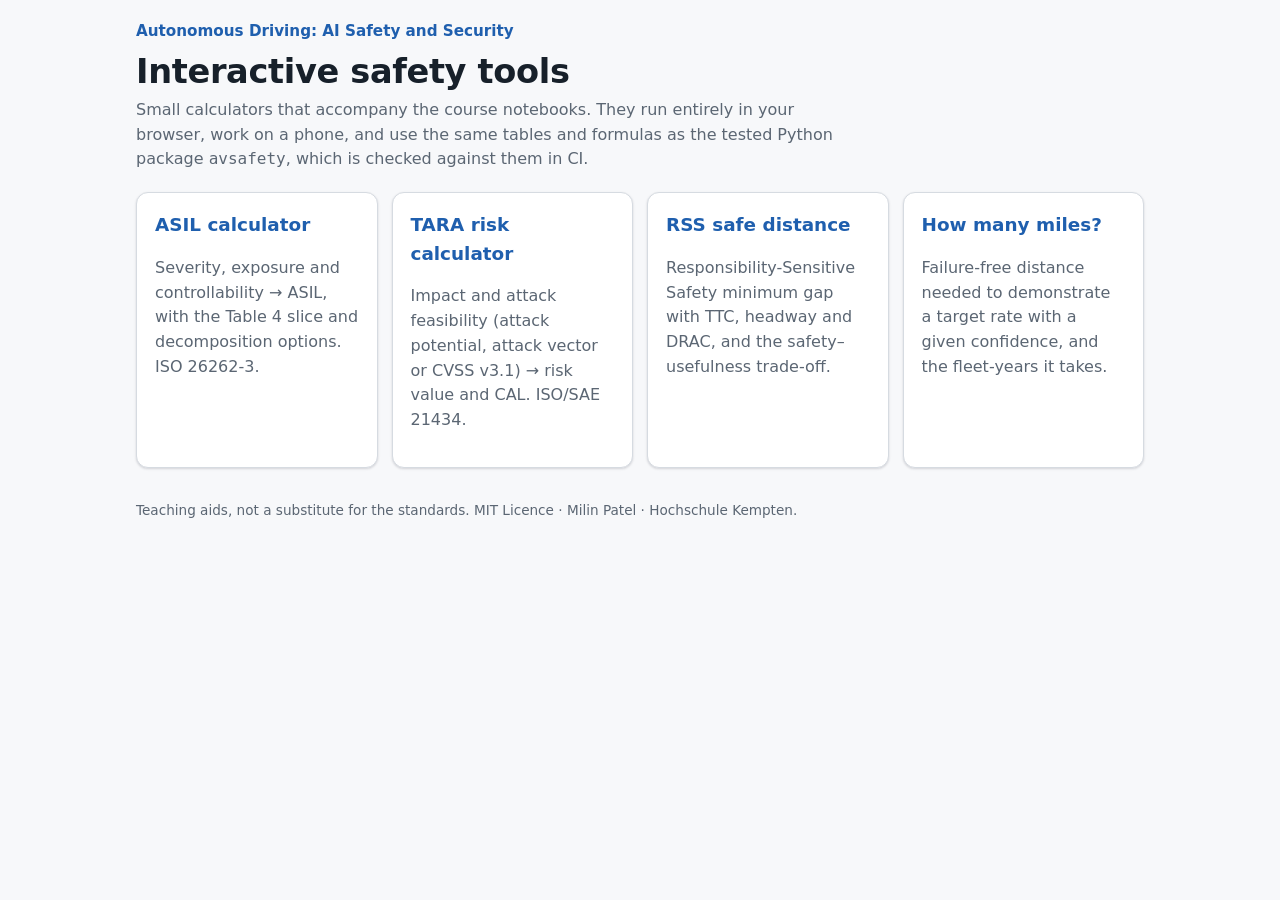
==== site/tools/index.html @ e4689fc2 "Add interactive browser tools: ASIL, TARA, RSS, validation mileage Dependency-free, mobile-first pag" ====
<!doctype html>
<html lang="en">
<head>
<meta charset="utf-8">
<meta name="viewport" content="width=device-width, initial-scale=1">
<title>AV Safety Tools</title>
<meta name="description" content="Interactive, offline-capable calculators for autonomous-driving safety and security: ASIL, TARA risk and CAL, RSS safe distance, validation mileage.">
<link rel="stylesheet" href="style.css">
</head>
<body>
<div class="wrap">
  <header class="top"><a class="home" href="https://github.com/milinpatel07/Autonomous-Driving_AI-Safety-and-Security">Autonomous Driving: AI Safety and Security</a></header>
  <h1>Interactive safety tools</h1>
  <p class="lead">Small calculators that accompany the course notebooks. They run entirely in your browser, work on a phone,
  and use the same tables and formulas as the tested Python package <code>avsafety</code>, which is checked against them in CI.</p>
  <div class="tools">
    <a class="card" href="asil.html"><h2>ASIL calculator</h2><p class="muted">Severity, exposure and controllability → ASIL, with the Table 4 slice and decomposition options. ISO 26262-3.</p></a>
    <a class="card" href="tara.html"><h2>TARA risk calculator</h2><p class="muted">Impact and attack feasibility (attack potential, attack vector or CVSS v3.1) → risk value and CAL. ISO/SAE 21434.</p></a>
    <a class="card" href="rss.html"><h2>RSS safe distance</h2><p class="muted">Responsibility-Sensitive Safety minimum gap with TTC, headway and DRAC, and the safety–usefulness trade-off.</p></a>
    <a class="card" href="miles.html"><h2>How many miles?</h2><p class="muted">Failure-free distance needed to demonstrate a target rate with a given confidence, and the fleet-years it takes.</p></a>
  </div>
  <footer>Teaching aids, not a substitute for the standards. MIT Licence · Milin Patel · Hochschule Kempten.</footer>
</div>
</body>
</html>
---- site/tools/style.css ----
/* Shared styles for the interactive safety tools. Mobile-first, light/dark aware. */
:root {
  --bg: #f7f8fa;
  --surface: #ffffff;
  --surface-2: #eef1f5;
  --text: #17202a;
  --muted: #5b6673;
  --border: #d6dbe1;
  --accent: #1f5fae;
  --accent-soft: #e3edf9;
  --focus: #f0a500;
  /* ASIL / risk scale (colour-blind friendly ordering, also labelled in text) */
  --qm: #8a96a3;
  --a: #2a9d8f;
  --b: #e9c46a;
  --c: #f4a261;
  --d: #c8553d;
  --r1: #2a9d8f; --r2: #8ab17d; --r3: #e9c46a; --r4: #f4a261; --r5: #c8553d;
  --radius: 12px;
  --shadow: 0 1px 2px rgba(16, 24, 40, .06), 0 1px 3px rgba(16, 24, 40, .10);
  font-size: 16px;
}
@media (prefers-color-scheme: dark) {
  :root:not([data-theme="light"]) {
    --bg: #0f141a; --surface: #161d25; --surface-2: #1d2631; --text: #e6ebf0; --muted: #9aa7b4;
    --border: #2b3643; --accent: #6aa7f0; --accent-soft: #1c2b3d;
    --shadow: none;
  }
}
:root[data-theme="dark"] {
  --bg: #0f141a; --surface: #161d25; --surface-2: #1d2631; --text: #e6ebf0; --muted: #9aa7b4;
  --border: #2b3643; --accent: #6aa7f0; --accent-soft: #1c2b3d; --shadow: none;
}
* { box-sizing: border-box; }
html { -webkit-text-size-adjust: 100%; }
body {
  margin: 0; background: var(--bg); color: var(--text);
  font-family: system-ui, -apple-system, "Segoe UI", Roboto, "Helvetica Neue", Arial, sans-serif;
  line-height: 1.55;
}
a { color: var(--accent); }
.wrap { max-width: 1040px; margin: 0 auto; padding: 20px 16px 48px; }
header.top { display: flex; align-items: center; justify-content: space-between; gap: 12px; flex-wrap: wrap; margin-bottom: 8px; }
header.top a.home { text-decoration: none; font-weight: 600; font-size: .95rem; }
h1 { font-size: clamp(1.45rem, 3.8vw, 2.1rem); line-height: 1.2; margin: 8px 0 6px; letter-spacing: -.01em; }
h2 { font-size: 1.15rem; margin: 0 0 12px; }
p.lead { color: var(--muted); margin: 0 0 20px; max-width: 70ch; }
.grid { display: grid; gap: 16px; grid-template-columns: 1fr; }
@media (min-width: 820px) { .grid.two { grid-template-columns: minmax(0, 1fr) minmax(0, 1fr); } }
.card {
  background: var(--surface); border: 1px solid var(--border); border-radius: var(--radius);
  padding: 18px; box-shadow: var(--shadow); min-width: 0;
}
label.field { display: block; margin-bottom: 14px; }
label.field > span { display: block; font-weight: 600; font-size: .92rem; margin-bottom: 6px; }
label.field small { display: block; color: var(--muted); font-weight: 400; margin-top: 4px; font-size: .82rem; }
select, input[type="number"], input[type="text"] {
  width: 100%; font: inherit; color: var(--text); background: var(--surface-2);
  border: 1px solid var(--border); border-radius: 8px; padding: 10px 12px; min-height: 44px;
}
input[type="range"] { width: 100%; accent-color: var(--accent); min-height: 32px; }
:focus-visible { outline: 3px solid var(--focus); outline-offset: 2px; }
.seg { display: grid; grid-auto-flow: column; grid-auto-columns: 1fr; gap: 6px; }
.seg button {
  font: inherit; font-weight: 600; min-height: 44px; border-radius: 8px; cursor: pointer;
  border: 1px solid var(--border); background: var(--surface-2); color: var(--text);
}
.seg button[aria-pressed="true"] { background: var(--accent); border-color: var(--accent); color: #fff; }
.result { display: flex; align-items: center; gap: 16px; flex-wrap: wrap; }
.badge {
  display: inline-flex; align-items: center; justify-content: center; min-width: 88px; height: 88px; padding: 0 14px;
  border-radius: 16px; font-weight: 800; font-size: 1.9rem; color: #111; letter-spacing: .02em;
}
.badge.small { min-width: 56px; height: 44px; font-size: 1.1rem; border-radius: 10px; }
.lvl-QM { background: var(--qm); } .lvl-A { background: var(--a); } .lvl-B { background: var(--b); }
.lvl-C { background: var(--c); } .lvl-D { background: var(--d); color: #fff; }
.r1 { background: var(--r1); } .r2 { background: var(--r2); } .r3 { background: var(--r3); }
.r4 { background: var(--r4); } .r5 { background: var(--r5); color: #fff; }
.muted { color: var(--muted); }
.kpi { display: grid; grid-template-columns: repeat(auto-fit, minmax(140px, 1fr)); gap: 10px; }
.kpi div { background: var(--surface-2); border-radius: 10px; padding: 10px 12px; }
.kpi b { display: block; font-size: 1.3rem; }
.kpi span { color: var(--muted); font-size: .82rem; }
.table-scroll { overflow-x: auto; -webkit-overflow-scrolling: touch; }
table.matrix { border-collapse: separate; border-spacing: 4px; font-size: .9rem; min-width: 300px; }
table.matrix th { font-weight: 600; color: var(--muted); padding: 4px 6px; text-align: center; }
table.matrix td { text-align: center; font-weight: 700; border-radius: 6px; padding: 8px 6px; min-width: 44px; color: #111; }
table.matrix td.hit { outline: 3px solid var(--text); outline-offset: -3px; }
ul.plain { padding-left: 18px; margin: 6px 0; }
.note {
  border-left: 4px solid var(--accent); background: var(--accent-soft); padding: 10px 12px; border-radius: 0 8px 8px 0;
  font-size: .9rem; margin-top: 14px;
}
canvas { width: 100%; height: auto; display: block; background: var(--surface-2); border-radius: 10px; }
.tools { display: grid; gap: 14px; grid-template-columns: repeat(auto-fit, minmax(230px, 1fr)); }
.tools a.card { text-decoration: none; color: inherit; display: block; transition: transform .12s ease; }
.tools a.card:hover { transform: translateY(-2px); border-color: var(--accent); }
.tools a.card h2 { color: var(--accent); }
footer { margin-top: 32px; color: var(--muted); font-size: .85rem; }
@media (prefers-reduced-motion: reduce) { * { transition: none !important; } }
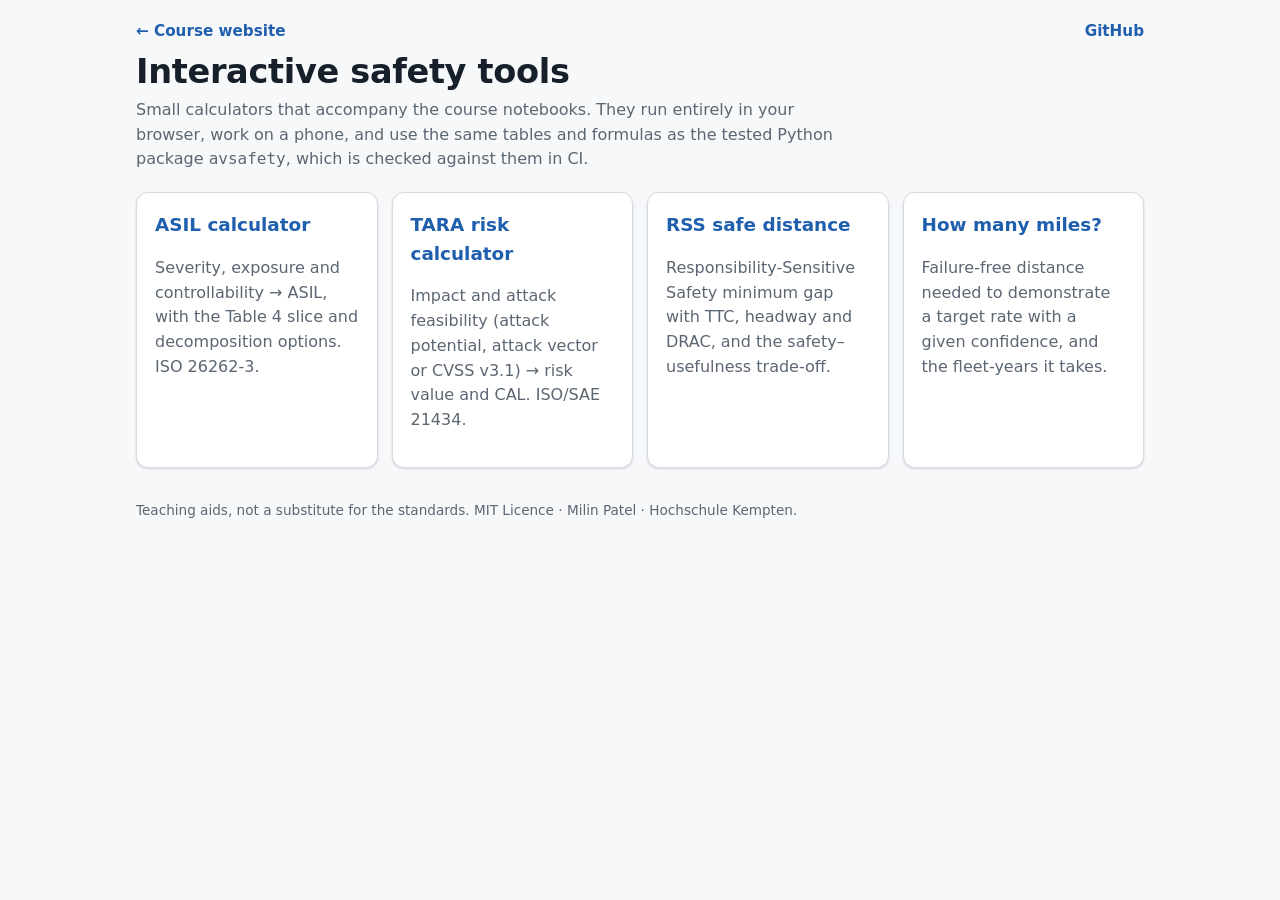
==== commit 7e725b96: "Fix website landing banner and Tools link; remove time estimates - Landing page: show the banner as " ====
--- a/site/tools/index.html
+++ b/site/tools/index.html
@@ -9,7 +9,7 @@
 </head>
 <body>
 <div class="wrap">
-  <header class="top"><a class="home" href="https://github.com/milinpatel07/Autonomous-Driving_AI-Safety-and-Security">Autonomous Driving: AI Safety and Security</a></header>
+  <header class="top"><a class="home" href="https://milinpatel07.github.io/Autonomous-Driving_AI-Safety-and-Security/">← Course website</a><a class="home" href="https://github.com/milinpatel07/Autonomous-Driving_AI-Safety-and-Security">GitHub</a></header>
   <h1>Interactive safety tools</h1>
   <p class="lead">Small calculators that accompany the course notebooks. They run entirely in your browser, work on a phone,
   and use the same tables and formulas as the tested Python package <code>avsafety</code>, which is checked against them in CI.</p>
